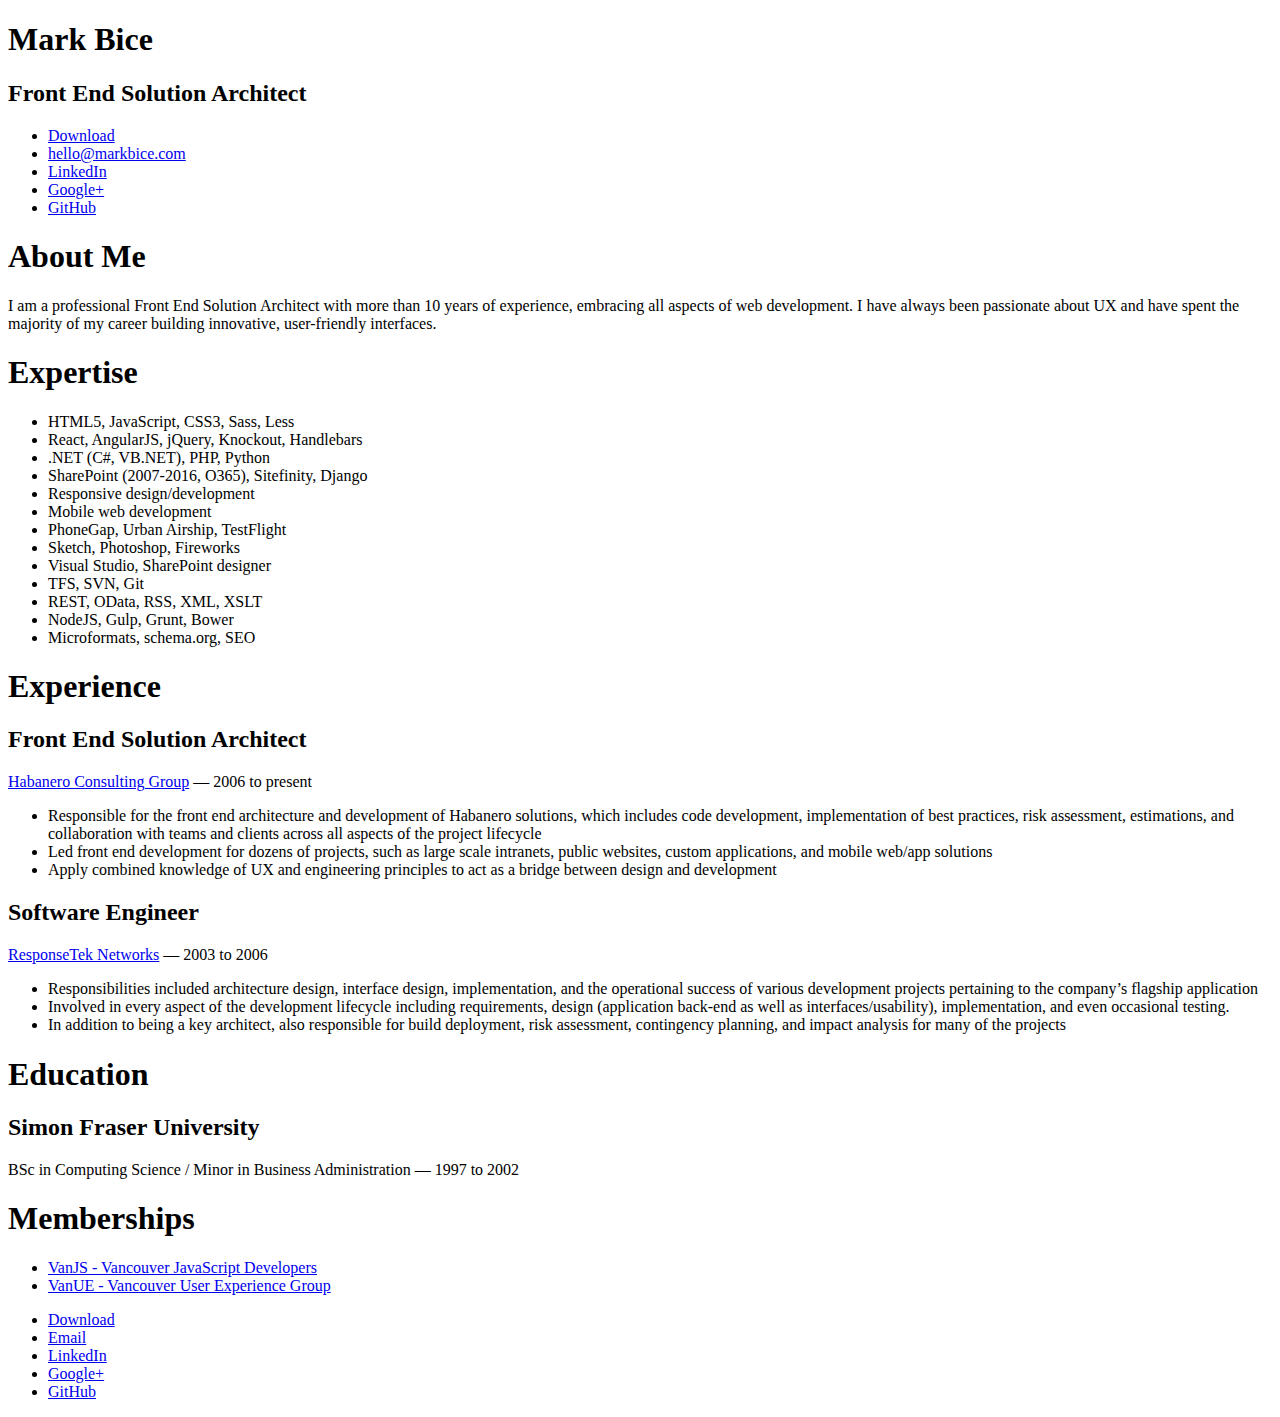
==== index.html @ 2fdc7519 "initial commit" ====
<!DOCTYPE html>
<html lang="en">
    <head>
        <meta charset="utf-8">
        <meta http-equiv="X-UA-Compatible" content="IE=edge,chrome=1">

        <title>Mark Bice: Front End Solution Architect</title>
        <meta name="viewport" content="width=device-width, initial-scale=1">
        <meta http-equiv="cleartype" content="on">
        <meta name="robots" content="nofollow" />

        <link rel="stylesheet" href="/styles/style.css">

        <script>
          (function(i,s,o,g,r,a,m){i['GoogleAnalyticsObject']=r;i[r]=i[r]||function(){
          (i[r].q=i[r].q||[]).push(arguments)},i[r].l=1*new Date();a=s.createElement(o),
          m=s.getElementsByTagName(o)[0];a.async=1;a.src=g;m.parentNode.insertBefore(a,m)
          })(window,document,'script','//www.google-analytics.com/analytics.js','ga');
        
          ga('create', 'UA-10218313-1', 'auto');
          ga('send', 'pageview');
        </script>
    </head>

    <body>
      <header itemscope itemtype="http://schema.org/Person">
        <h1 itemprop="name">Mark Bice</h1>
        <h2 itemprop="jobTitle">Front End Solution Architect</h2>

        <ul class="contact">
          <li class="download"><a href="http://bit.ly/mbiceresume-download" class="icon icon-download" title="Download resume" rel="external"><span>Download</span></a></li>
          <li class="email"><a href="mailto:hello@markbice.com" class="icon icon-mail" title="Email"><span itemprop="email">hello@markbice.com</span></a></li>
          <li class="linkedIn"><a href="http://ca.linkedin.com/in/markbice" class="icon icon-linkedin" title="LinkedIn" rel="external"><span>LinkedIn</span></a></li>
          <li class="gplus"><a href="https://plus.google.com/+MarkBice" class="icon icon-gplus" title="Google+" rel="external"><span>Google+</span></a></li>
          <li class="github"><a href="https://github.com/mbice" class="icon icon-github-circled" title="GitHub" rel="external"><span>GitHub</span></a></li>
        </ul>
      </header>

      <div id="container">
        <section>
          <h1>About Me</h1>
          <p>I am a professional Front End Solution Architect with more than 10 years of experience, embracing all aspects of web development. I have always been passionate about UX and have spent the majority of my career building innovative, user-friendly interfaces.</p>
        </section>

        <section>
          <h1>Expertise</h1>
          <ul>
            <li>HTML5, JavaScript, CSS3, Sass, Less</li>
            <li>React, AngularJS, jQuery, Knockout, Handlebars</li>
            <li>.NET (C#, VB.NET), PHP, Python</li>
            <li>SharePoint (2007-2016, O365), Sitefinity, Django</li>
            <li>Responsive design/development</li>
            <li>Mobile web development</li>
            <li>PhoneGap, Urban Airship, TestFlight</li>
            <li>Sketch, Photoshop, Fireworks</li>
            <li>Visual Studio, SharePoint designer</li>
            <li>TFS, SVN, Git</li>
            <li>REST, OData, RSS, XML, XSLT</li>
            <li>NodeJS, Gulp, Grunt, Bower</li>
            <li>Microformats, schema.org, SEO</li>
          </ul>
        </section>

        <section id="experience">
          <h1>Experience</h1>
          <div class="job first">
            <h2>Front End Solution Architect</h2>
            <p class="location"><a href="http://www.habaneroconsulting.com" rel="external">Habanero Consulting Group</a> &#8212; 2006 to present</p>
            <ul>
              <li>Responsible for the front end architecture and development of Habanero solutions, which includes code development,  implementation of best practices, risk assessment, estimations, and collaboration with teams and clients across all aspects of the project lifecycle</li>
              <li>Led front end development for dozens of projects, such as large scale intranets, public websites, custom applications, and mobile web/app solutions</li>
              <li>Apply combined knowledge of UX and engineering principles to act as a bridge between design and development</li>
            </ul>
          </div>

          <div class="job">
            <h2>Software Engineer</h2>
            <p class="location"><a href="http://www.responsetek.com" rel="external">ResponseTek Networks</a> &#8212; 2003 to 2006</p>
            <ul>
              <li>Responsibilities included architecture design, interface design, implementation, and the operational success of various development projects pertaining to the company’s flagship application</li>
              <li>Involved in every aspect of the development lifecycle including requirements, design (application back-end as well as interfaces/usability), implementation, and even occasional testing.</li>
              <li>In addition to being a key architect, also responsible for build deployment, risk assessment, contingency planning, and impact analysis for many of the projects</li>
            </ul>
          </div>
        </section>

        <section>
          <h1>Education</h1>
          <h2>Simon Fraser University</h2>
          <p>BSc in Computing Science / Minor in Business Administration &#8212; 1997 to 2002</p>
        </section>

        <section>
          <h1>Memberships</h1>
          <ul>
              <li itemscope itemtype="http://schema.org/Organization"><a href="http://www.meetup.com/vancouver-javascript-developers/" itemprop="name url" rel="external">VanJS - Vancouver JavaScript Developers</a></li>
              <li itemscope itemtype="http://schema.org/Organization"><a href="http://www.meetup.com/VancouverUE" itemprop="name url" rel="external">VanUE - Vancouver User Experience Group</a></li>
          </ul>
        </section>
      </div>

      <footer>
        <ul>
          <li><a href="http://bit.ly/mbiceresume-download" rel="external">Download</a></li>
          <li><a href="mailto:hello@markbice.com">Email</a></li>
          <li><a href="http://ca.linkedin.com/in/markbice" rel="external">LinkedIn</a></li>
          <li><a href="https://plus.google.com/+MarkBice" rel="external">Google+</a></li>
          <li><a href="https://github.com/mbice" rel="external">GitHub</a></li>
        </ul>
      </footer>

      <script src="/scripts/main.js"></script>
    </body>
</html>
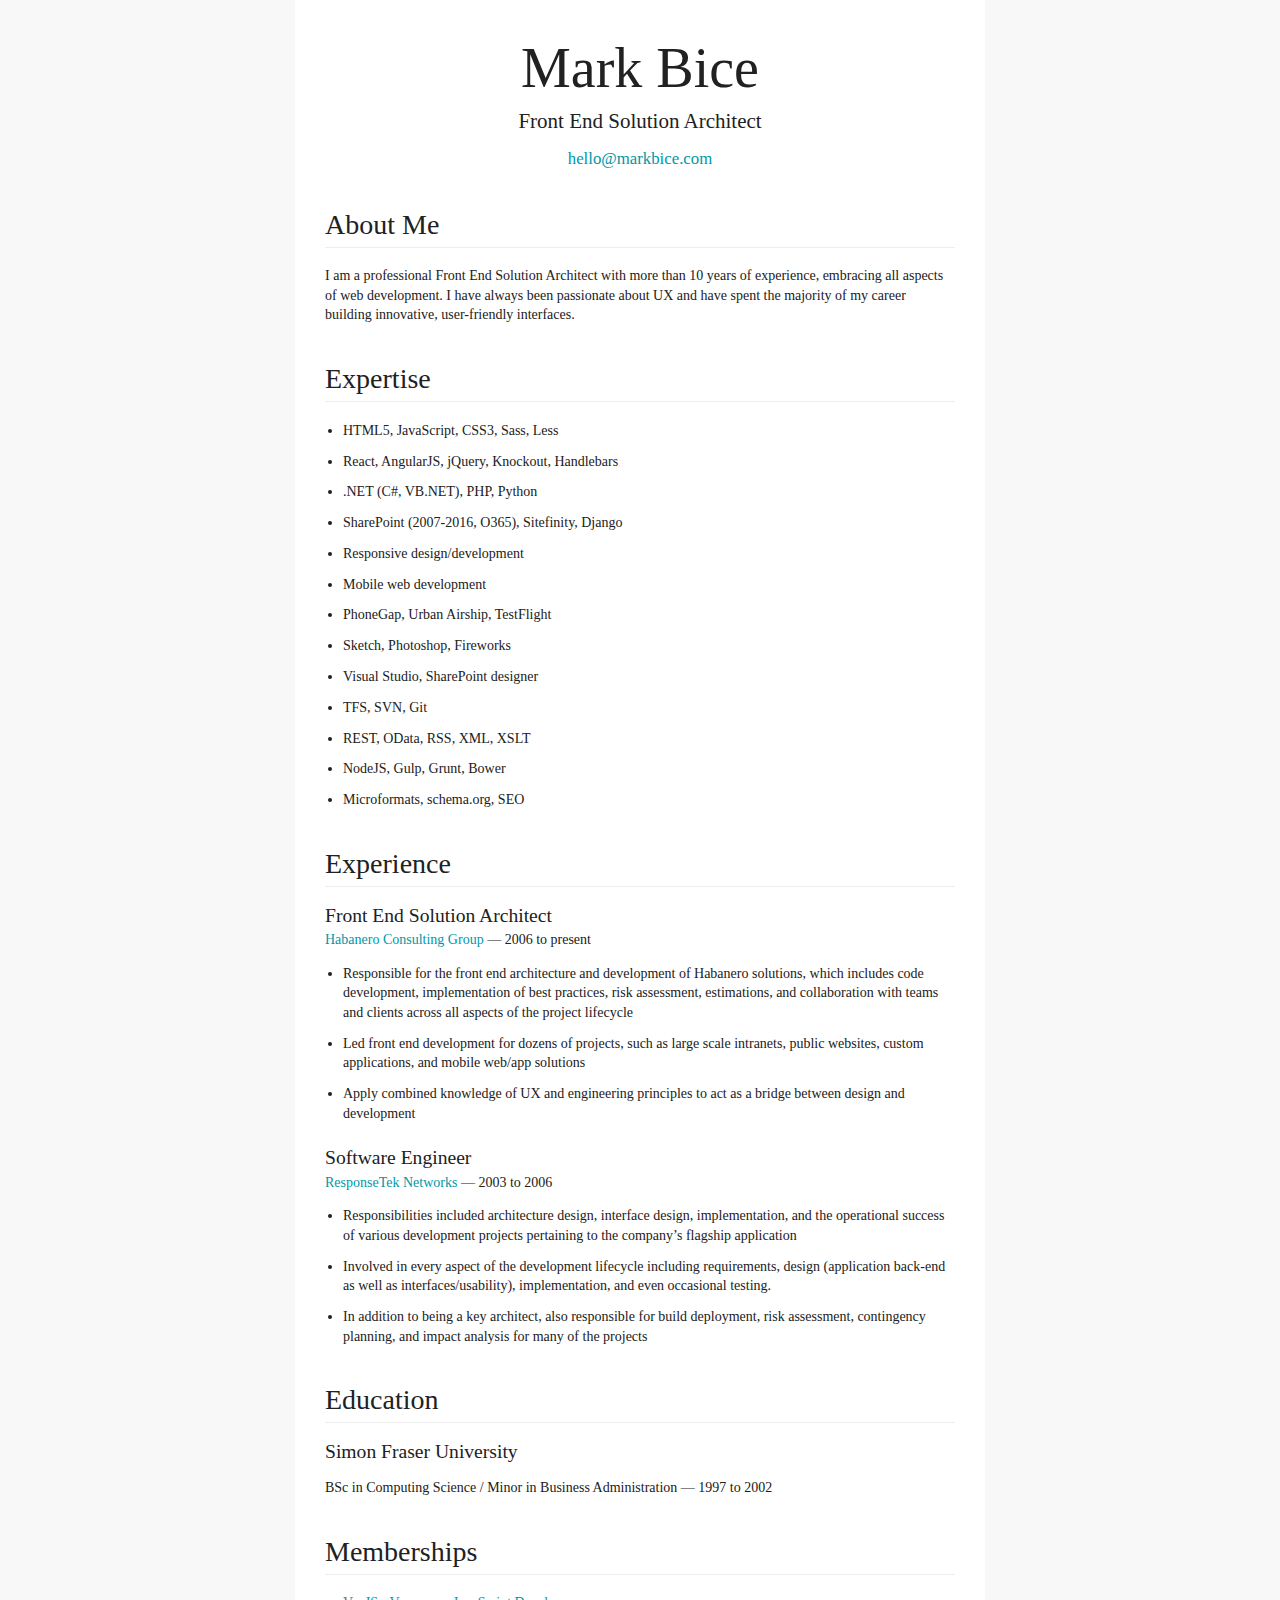
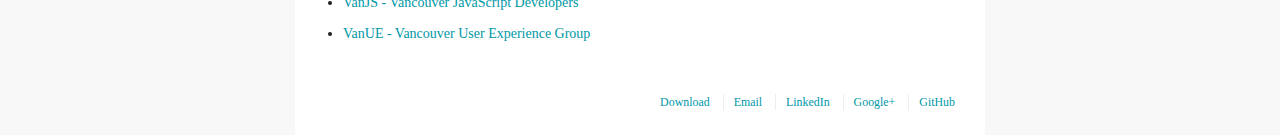
==== commit 49ddca22: "." ====
--- a/index.html
+++ b/index.html
@@ -9,7 +9,7 @@
         <meta http-equiv="cleartype" content="on">
         <meta name="robots" content="nofollow" />
 
-        <link rel="stylesheet" href="/styles/style.css">
+        <link rel="stylesheet" href="/css/style.css">
 
         <script>
           (function(i,s,o,g,r,a,m){i['GoogleAnalyticsObject']=r;i[r]=i[r]||function(){
--- a/css/style.css
+++ b/css/style.css
@@ -0,0 +1 @@
+/*! normalize.css v2.1.3 | MIT License | git.io/normalize */article,aside,details,figcaption,figure,footer,header,hgroup,main,nav,section,summary{display:block}audio,canvas,video{display:inline-block}audio:not([controls]){display:none;height:0}[hidden],template{display:none}html{font-family:sans-serif;-ms-text-size-adjust:100%;-webkit-text-size-adjust:100%}body{margin:0}a{background:transparent}a:focus{outline:thin dotted}a:active,a:hover{outline:0}h1{font-size:2em;margin:.67em 0}abbr[title]{border-bottom:1px dotted}b,strong{font-weight:700}dfn{font-style:italic}hr{box-sizing:content-box;height:0}mark{background:#ff0;color:#000}code,kbd,pre,samp{font-family:monospace,serif;font-size:1em}pre{white-space:pre-wrap}q{quotes:"\201C" "\201D" "\2018" "\2019"}small{font-size:80%}sub,sup{font-size:75%;line-height:0;position:relative;vertical-align:baseline}sup{top:-.5em}sub{bottom:-.25em}img{border:0}svg:not(:root){overflow:hidden}figure{margin:0}fieldset{border:1px solid silver;margin:0 2px;padding:.35em .625em .75em}legend{border:0;padding:0}button,input,select,textarea{font-family:inherit;font-size:100%;margin:0}button,input{line-height:normal}button,select{text-transform:none}button,html input[type=button],input[type=reset],input[type=submit]{-webkit-appearance:button;cursor:pointer}button[disabled],html input[disabled]{cursor:default}input[type=checkbox],input[type=radio]{box-sizing:border-box;padding:0}input[type=search]{-webkit-appearance:textfield;box-sizing:content-box}input[type=search]::-webkit-search-cancel-button,input[type=search]::-webkit-search-decoration{-webkit-appearance:none}button::-moz-focus-inner,input::-moz-focus-inner{border:0;padding:0}textarea{overflow:auto;vertical-align:top}table{border-collapse:collapse;border-spacing:0}#experience .job{margin-top:25px}#experience .job.first{margin-top:0}#experience h2,#experience p{margin:0}#experience .location{margin:5px 0 8px}footer{font-size:.85em;margin-top:50px;overflow:auto;padding-bottom:5px}@media print{footer{display:none}}footer a{text-decoration:none}footer a:hover{text-decoration:underline}footer ul{float:right;margin:0;padding:0}footer ul li{border-left:1px solid #eee;display:inline-block;list-style:none;margin-left:5px;padding-left:5px}@media (min-width:630px){footer ul li{margin-left:10px;padding-left:10px}}footer ul li:first-child{border-left:0;margin-left:0;padding-left:0}@font-face{font-family:icons;font-style:normal;font-weight:400;src:url(fonts/icons.woff) format("opentype")}[class*=' icon-']:before,[class^=icon-]:before{display:inline-block;font-family:icons;font-style:normal;font-variant:normal;font-weight:400;line-height:1em;margin-left:.2em;margin-right:.2em;speak:none;text-align:center;text-decoration:inherit;text-transform:none;width:1em}.icon-mail:before{content:'\e803'}.icon-phone:before{content:'\e804'}.icon-download:before{content:'\e805'}.icon-github-circled:before{content:'\e800'}.icon-gplus:before{content:'\e801'}.icon-linkedin:before{content:'\e802'}header{text-align:center}header h1{font-size:4em;margin:0 0 15px}header h2{font-size:1.5em;margin:0 0 15px}header ul.contact{list-style:none;padding:0}header ul.contact li{display:none}header ul.contact li.email{display:list-item;font-size:1.2em}header ul.contact li.email a:before{display:none}header.shorthand{background:#0097a7;box-shadow:0 2px 5px rgba(0,0,0,.25);box-sizing:border-box;color:#fff;height:40px;left:0;margin:0;overflow:hidden;padding:5px 10px;position:fixed;text-align:left;top:-80px;-webkit-transition:-webkit-transform .3s ease;transition:-webkit-transform .3s ease;transition:transform .3s ease;transition:transform .3s ease,-webkit-transform .3s ease;width:100%;z-index:100}@media (min-width:980px){header.shorthand{background:rgba(0,151,167,.9);padding:5px 20px}}header.shorthand h1{color:#fff;font-size:2em;margin-bottom:30px}@media print{header.shorthand h1{display:none}}header.shorthand ul.contact{display:block;font-size:1.3em;margin:0;position:absolute;right:5px;top:10px}@media (min-width:980px){header.shorthand ul.contact{right:15px}}header.shorthand ul.contact li{display:inline-block;line-height:1em;margin-left:5px}header.shorthand ul.contact li:first-child{margin-left:0}header.shorthand ul.contact li.email{font-size:1em}header.shorthand ul.contact li.email a:before{display:inline}header.shorthand ul.contact li.github{font-size:1.1em}header.shorthand ul.contact li a{color:#fff;text-decoration:none}header.shorthand ul.contact li a span{display:none}.sticky header.shorthand{-webkit-transform:translate3d(0,80px,0);transform:translate3d(0,80px,0)}html{background:#f8f8f8;color:#000}@media (min-width:980px){html{color:#212121}}body{background:#fff;border:3px solid #0097a7;border-left:0;border-right:0;font:14px/1 Cambria,Georgia,serif;margin:0 auto;max-width:630px;padding:20px}@media (min-width:980px){body{border:0;padding:40px 30px 20px}}@media print{body{border:0}}h1,h2,h3{font-weight:400}h2{font-size:1.4em}h3{font-size:1.2em}h4{font-weight:700}h4,h5{font-size:1em}h5{font-style:italic}a{color:#0097a7;text-decoration:none}a:hover{text-decoration:underline}ol li,p,ul li{line-height:1.4em}section h1{border-bottom:1px solid #eee;margin-top:40px;padding-bottom:8px}section ul{padding-left:18px}section ul li{margin-top:.8em}section ul li:first-child{margin-top:0}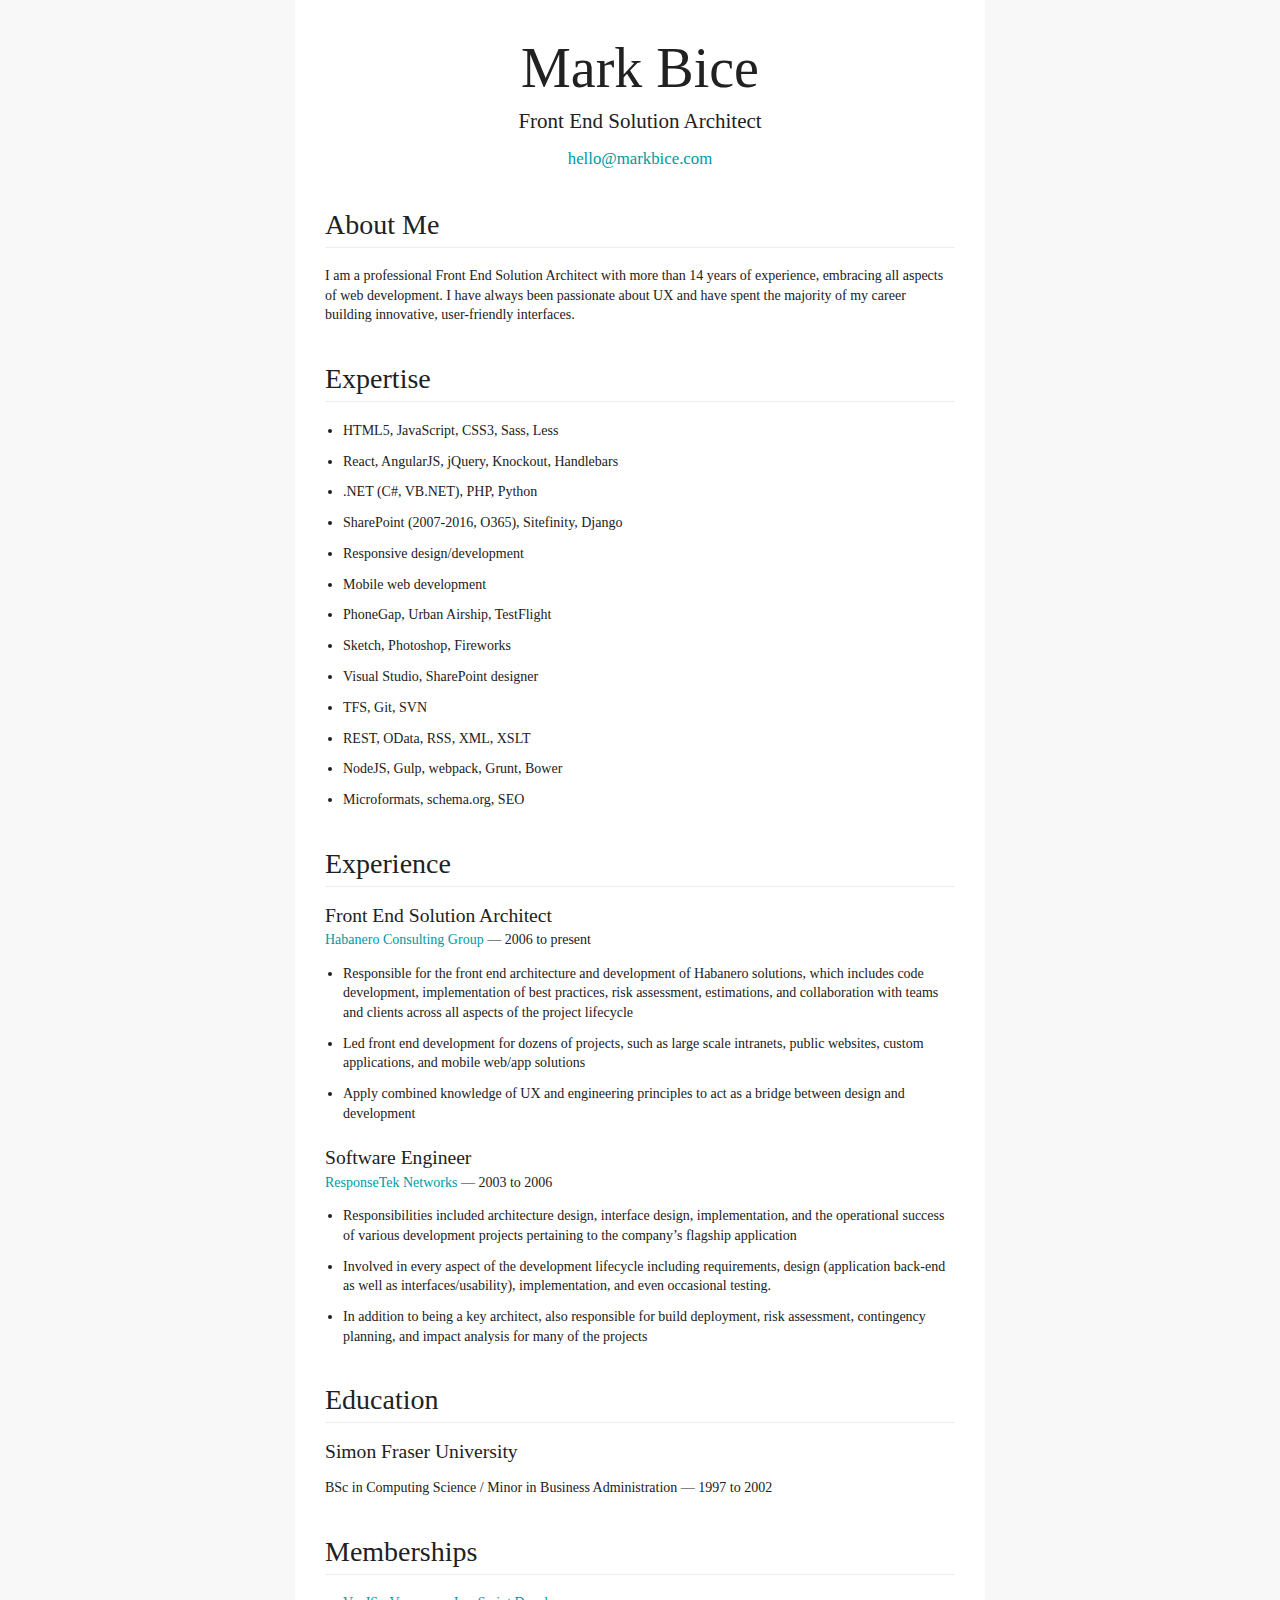
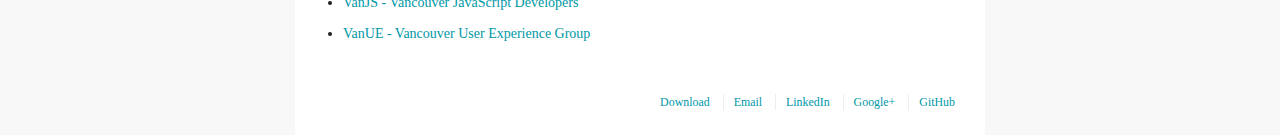
==== commit 7daeff14: "." ====
--- a/index.html
+++ b/index.html
@@ -39,7 +39,7 @@
       <div id="container">
         <section>
           <h1>About Me</h1>
-          <p>I am a professional Front End Solution Architect with more than 10 years of experience, embracing all aspects of web development. I have always been passionate about UX and have spent the majority of my career building innovative, user-friendly interfaces.</p>
+          <p>I am a professional Front End Solution Architect with more than 14 years of experience, embracing all aspects of web development. I have always been passionate about UX and have spent the majority of my career building innovative, user-friendly interfaces.</p>
         </section>
 
         <section>
@@ -54,9 +54,9 @@
             <li>PhoneGap, Urban Airship, TestFlight</li>
             <li>Sketch, Photoshop, Fireworks</li>
             <li>Visual Studio, SharePoint designer</li>
-            <li>TFS, SVN, Git</li>
+            <li>TFS, Git, SVN</li>
             <li>REST, OData, RSS, XML, XSLT</li>
-            <li>NodeJS, Gulp, Grunt, Bower</li>
+            <li>NodeJS, Gulp, webpack, Grunt, Bower</li>
             <li>Microformats, schema.org, SEO</li>
           </ul>
         </section>
